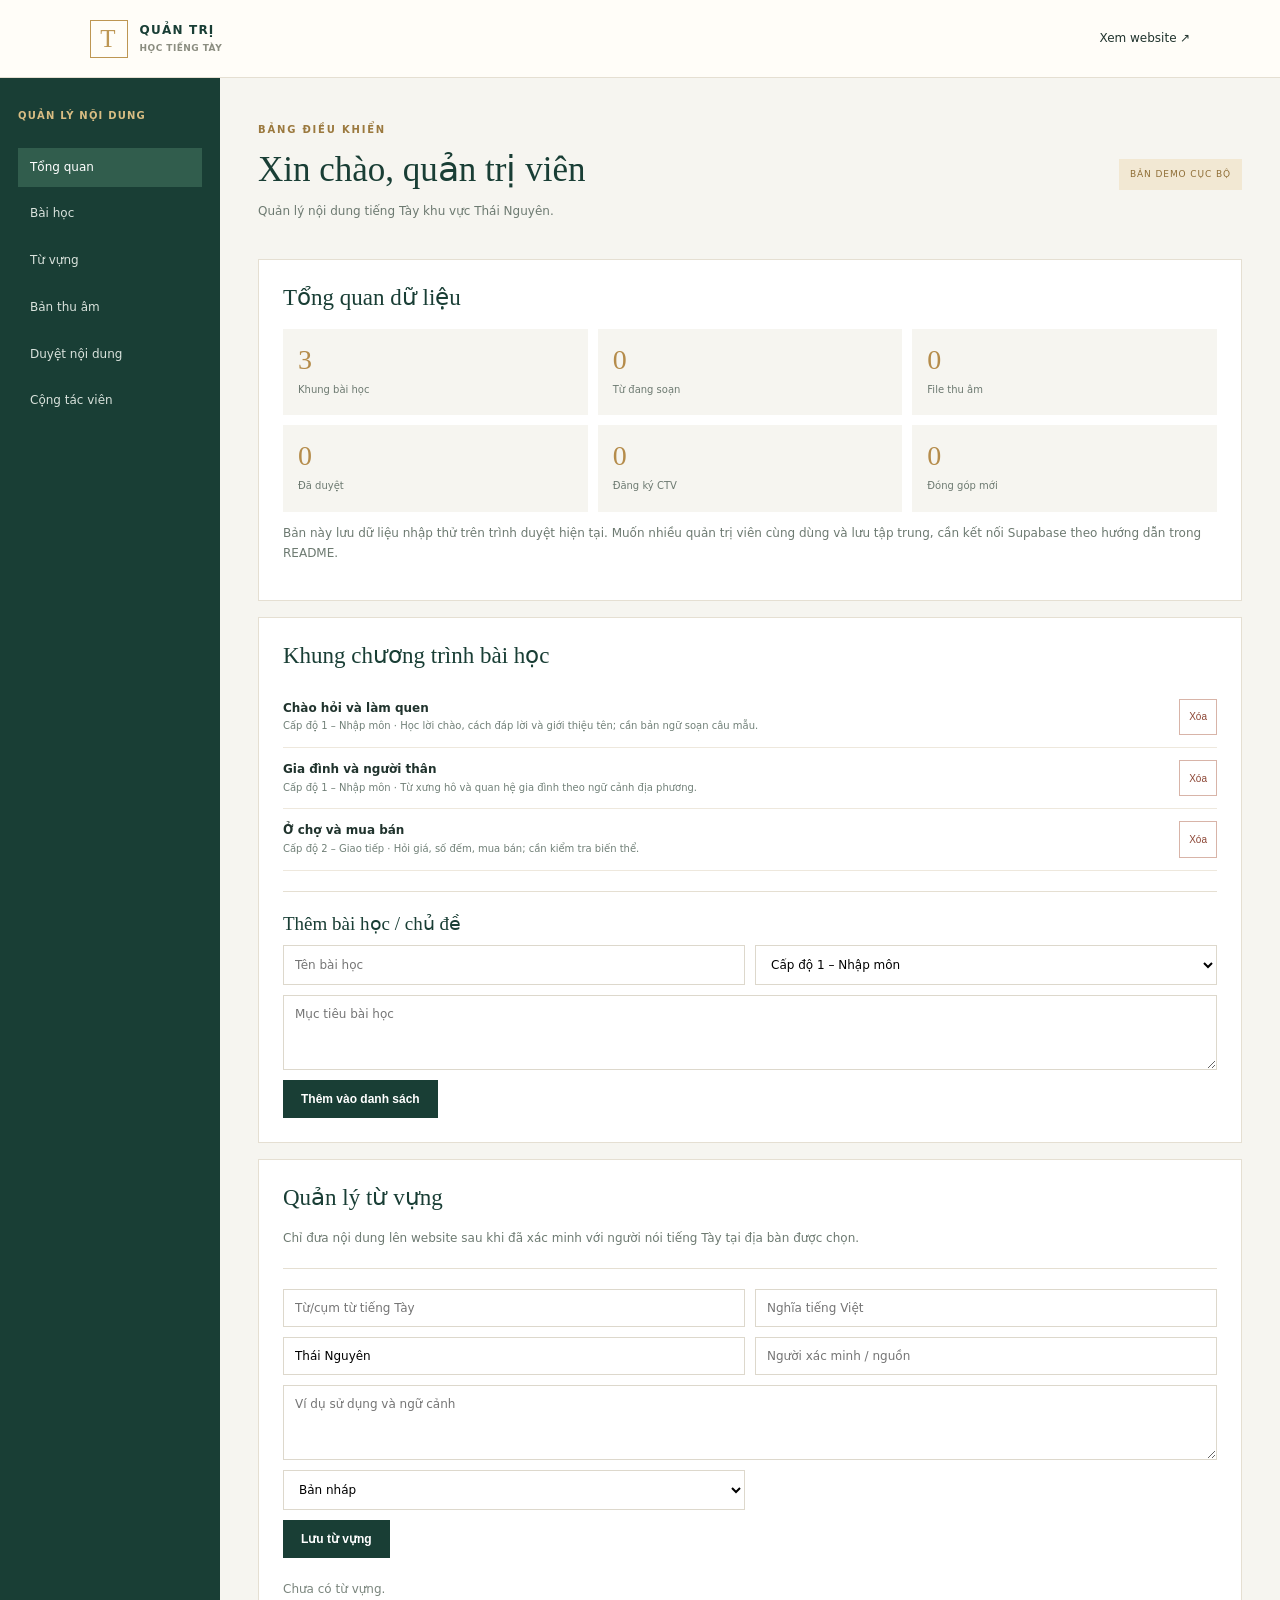
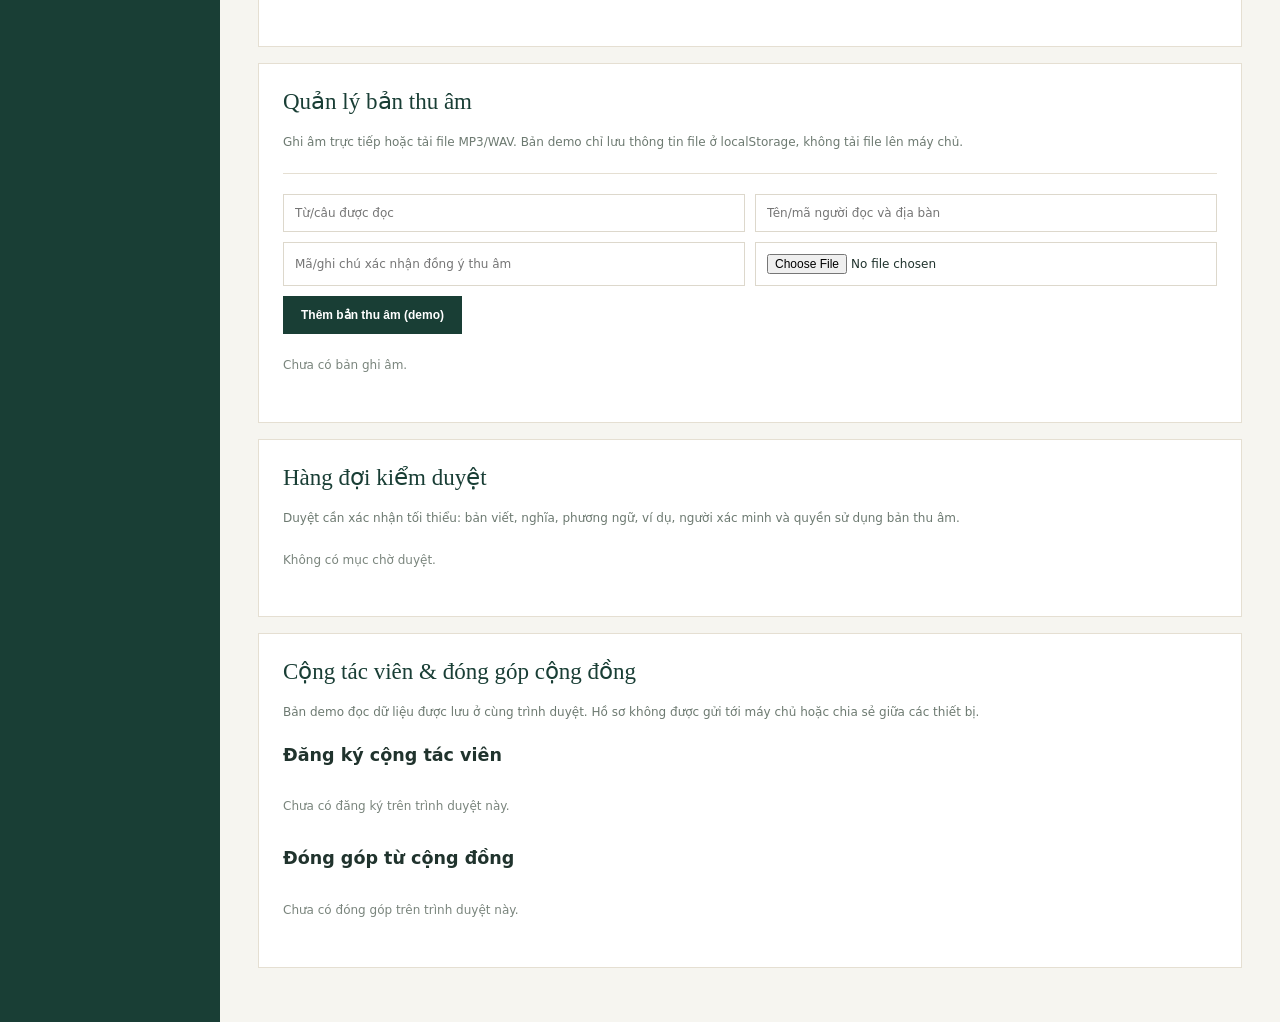
==== admin.html @ babebb69 "Add files via upload" ====
<!doctype html><html lang="vi"><head><meta charset="utf-8"><meta name="viewport" content="width=device-width,initial-scale=1"><title>Quản trị – Học tiếng Tày</title><link rel="stylesheet" href="styles.css"><link rel="stylesheet" href="admin.css"></head><body>
<header class="top"><a class="logo" href="index.html"><span>T</span><b>QUẢN TRỊ<small>HỌC TIẾNG TÀY</small></b></a><nav><a href="index.html">Xem website ↗</a></nav></header>
<main class="admin-wrap"><aside class="sidebar"><b>QUẢN LÝ NỘI DUNG</b><a class="active" href="#overview">Tổng quan</a><a href="#lessons">Bài học</a><a href="#vocab">Từ vựng</a><a href="#audio">Bản thu âm</a><a href="#review">Duyệt nội dung</a><a href="#community">Cộng tác viên</a></aside>
<div class="admin-main"><div class="admin-title"><div><label>BẢNG ĐIỀU KHIỂN</label><h1>Xin chào, quản trị viên</h1><p>Quản lý nội dung tiếng Tày khu vực Thái Nguyên.</p></div><span class="status">BẢN DEMO CỤC BỘ</span></div>
<section id="overview" class="panel"><h2>Tổng quan dữ liệu</h2><div class="stats"><div><b id="lessonCount">3</b><span>Khung bài học</span></div><div><b id="wordCount">0</b><span>Từ đang soạn</span></div><div><b id="audioCount">0</b><span>File thu âm</span></div><div><b id="approvedCount">0</b><span>Đã duyệt</span></div><div><b id="contributorCount">0</b><span>Đăng ký CTV</span></div><div><b id="submissionCount">0</b><span>Đóng góp mới</span></div></div><p class="hint">Bản này lưu dữ liệu nhập thử trên trình duyệt hiện tại. Muốn nhiều quản trị viên cùng dùng và lưu tập trung, cần kết nối Supabase theo hướng dẫn trong README.</p></section>
<section id="lessons" class="panel"><div class="panel-head"><h2>Khung chương trình bài học</h2></div><div id="lessonList"></div><form id="lessonForm" class="form-grid"><h3>Thêm bài học / chủ đề</h3><input name="title" placeholder="Tên bài học" required><select name="level"><option>Cấp độ 1 – Nhập môn</option><option>Cấp độ 2 – Giao tiếp</option><option>Cấp độ 3 – Văn hóa</option></select><textarea name="objective" placeholder="Mục tiêu bài học" required></textarea><button class="button">Thêm vào danh sách</button></form></section>
<section id="vocab" class="panel"><h2>Quản lý từ vựng</h2><p class="hint">Chỉ đưa nội dung lên website sau khi đã xác minh với người nói tiếng Tày tại địa bàn được chọn.</p><form id="wordForm" class="form-grid two"><input name="tay" placeholder="Từ/cụm từ tiếng Tày" required><input name="vi" placeholder="Nghĩa tiếng Việt" required><input name="region" value="Thái Nguyên" placeholder="Địa bàn/phương ngữ"><input name="source" placeholder="Người xác minh / nguồn"><textarea name="example" placeholder="Ví dụ sử dụng và ngữ cảnh"></textarea><select name="status"><option value="draft">Bản nháp</option><option value="review">Chờ duyệt</option></select><button class="button">Lưu từ vựng</button></form><div id="wordList"></div></section>
<section id="audio" class="panel"><h2>Quản lý bản thu âm</h2><p class="hint">Ghi âm trực tiếp hoặc tải file MP3/WAV. Bản demo chỉ lưu thông tin file ở localStorage, không tải file lên máy chủ.</p><form id="audioForm" class="form-grid"><input name="word" placeholder="Từ/câu được đọc" required><input name="speaker" placeholder="Tên/mã người đọc và địa bàn" required><input name="consent" placeholder="Mã/ghi chú xác nhận đồng ý thu âm" required><input name="file" type="file" accept="audio/*" required><button class="button">Thêm bản thu âm (demo)</button></form><div id="audioList"></div></section>
<section id="review" class="panel"><h2>Hàng đợi kiểm duyệt</h2><p class="hint">Duyệt cần xác nhận tối thiểu: bản viết, nghĩa, phương ngữ, ví dụ, người xác minh và quyền sử dụng bản thu âm.</p><div id="reviewList"></div></section><section id="community" class="panel"><h2>Cộng tác viên & đóng góp cộng đồng</h2><p class="hint">Bản demo đọc dữ liệu được lưu ở cùng trình duyệt. Hồ sơ không được gửi tới máy chủ hoặc chia sẻ giữa các thiết bị.</p><h3>Đăng ký cộng tác viên</h3><div id="contributorList"></div><h3>Đóng góp từ cộng đồng</h3><div id="submissionList"></div></section>
</div></main><script src="admin.js"></script></body></html>
---- styles.css ----
*{box-sizing:border-box} :root{--g:#193e35;--g2:#315d4d;--cream:#f5f1e7;--gold:#bd9653;--ink:#20332d;--muted:#6d7a71;--line:#e5dfd2}body{margin:0;color:var(--ink);font:15px/1.65 Inter,system-ui,sans-serif;background:#fffdf8}.top{height:78px;padding:0 7vw;display:flex;justify-content:space-between;align-items:center;border-bottom:1px solid var(--line);position:sticky;top:0;background:#fffdf8;z-index:3}.logo{display:flex;gap:12px;align-items:center;color:var(--g);text-decoration:none;font-size:12px;letter-spacing:.1em}.logo>span{border:1px solid var(--gold);width:38px;height:38px;display:grid;place-items:center;color:var(--gold);font:25px Georgia}.logo small{display:block;font-size:9px;color:#8b8d80;letter-spacing:.05em}nav{display:flex;gap:28px;align-items:center}nav a{font-size:12px;color:var(--ink);text-decoration:none}.navbtn{border:1px solid #9eae9f;padding:8px 13px}.hero{padding:78px 9vw;background:var(--cream);display:grid;grid-template-columns:1.05fr .95fr;gap:6vw;align-items:center;min-height:500px}.hero label,.heading label,.about label{font-size:10px;font-weight:800;letter-spacing:.2em;color:#9b793e}.hero h1{font:clamp(44px,5.5vw,70px)/1.06 Georgia;margin:18px 0;color:var(--g);letter-spacing:-.04em}.hero h1 i{font-weight:400;color:#b1843f}.hero p{max-width:510px;color:var(--muted)}.button{display:inline-flex;gap:20px;align-items:center;background:var(--g);color:white;padding:12px 18px;text-decoration:none;border:0;cursor:pointer;font-weight:650;font-size:12px}.button:hover{background:var(--g2)}.note{font-size:10px!important;margin-top:25px}.art{height:340px;background:#dce3d5;position:relative;display:grid;place-items:center;overflow:hidden;border-radius:45% 45% 3px 3px}.disc{position:absolute;width:140px;height:140px;border-radius:50%;background:#d3b16f;top:35px;right:18%}.pattern{z-index:1;background:#f4ead5;border:8px double #a45d43;outline:1px solid #fff;width:205px;height:220px;display:grid;place-content:center;text-align:center;color:#a45d43;font:27px/1.35 Georgia;letter-spacing:7px;transform:rotate(-5deg);box-shadow:0 15px 40px #243c3033}.artlabel{position:absolute;bottom:0;background:var(--g);color:#fff;width:100%;text-align:center;padding:12px;font:14px Georgia;letter-spacing:.2em}.artlabel small{font:8px system-ui;letter-spacing:.12em;color:#d7c18e}.wrap{padding:72px 9vw}.metrics{display:flex;justify-content:center;gap:12vw;padding:25px}.metrics div{display:flex;align-items:center;gap:12px}.metrics b{font:30px Georgia;color:var(--gold)}.metrics span{font-size:11px;color:var(--muted)}.heading{max-width:660px;margin-bottom:30px}.heading h2,.about h2{font:40px/1.15 Georgia;color:var(--g);margin:10px 0}.heading p,.about p{font-size:13px;color:var(--muted)}.grid{display:grid;grid-template-columns:repeat(3,1fr);gap:16px}.course{border:1px solid var(--line);padding:24px;background:white;display:flex;flex-direction:column;min-height:265px}.course .num{font:24px Georgia;color:var(--gold)}.course small{font-size:9px;letter-spacing:.14em;color:#98743b;font-weight:800}.course h3{font:24px Georgia;color:var(--g);margin:7px 0}.course p{font-size:12px;color:var(--muted);margin:0 0 18px}.course .button{margin-top:auto;align-self:flex-start}.dictionary{background:#f7f5ef}.search{display:flex;max-width:700px;gap:9px}.search input{flex:1;padding:13px;border:1px solid var(--line);font:13px inherit}.results{max-width:700px;margin-top:14px}.muted{font-size:12px;color:var(--muted)}.word{display:grid;grid-template-columns:1fr 1fr;background:#fff;border:1px solid var(--line);padding:14px;margin:6px 0;font-size:12px}.word small{display:block;color:var(--muted)}.about{display:grid;grid-template-columns:1.1fr .9fr;gap:8vw;align-items:center}.principles{background:var(--cream);padding:20px 28px}.principles p{border-bottom:1px solid var(--line);padding:8px 0;color:var(--g);font-size:12px}footer{padding:28px 7vw;background:var(--g);color:white;display:flex;justify-content:space-between;gap:20px;flex-wrap:wrap;font-size:11px}footer a{color:#e5c98d;text-decoration:none}@media(max-width:720px){.top{padding:0 5vw}nav{gap:10px}nav a:not(.navbtn){display:none}.hero{grid-template-columns:1fr;padding:55px 7vw}.art{height:260px}.wrap{padding:55px 7vw}.grid{grid-template-columns:1fr}.metrics{gap:20px;justify-content:space-around}.metrics div{display:block;text-align:center}.metrics b{display:block}.about{grid-template-columns:1fr}.heading h2,.about h2{font-size:33px}}.text-link{display:inline-block;margin-top:8px;color:#45684d;font-size:14px;font-weight:650;text-decoration:none;border-bottom:1px solid #a8b5a5;padding-bottom:3px}.text-link:hover{color:#9a763b}
/* Từ điển Tày – Việt */
.search input{min-width:0;border-radius:2px;background:#fffdf8}.search input:focus{outline:2px solid #bd9653;outline-offset:1px}.results{max-width:850px}.result-count{font-size:12px;color:var(--g);font-weight:700;margin:18px 0 8px}.word-card{display:grid;grid-template-columns:.8fr 1.2fr;gap:22px;background:#fff;border:1px solid var(--line);padding:20px 22px;margin:10px 0}.word-label{font-size:9px;letter-spacing:.15em;font-weight:800;color:#98743b}.word-card h3{font:24px Georgia;color:var(--g);margin:6px 0}.word-card small{font-size:11px;color:var(--muted)}.word-meaning p{font-size:12px;color:var(--ink);margin:12px 0}.dictionary-empty{border:1px dashed #c9c1b1;background:#fffdf8;padding:22px;margin-top:16px}.dictionary-empty>b{color:var(--g)}.dictionary-empty p{max-width:620px}.dictionary-empty .text-link{margin-top:0}@media(max-width:620px){.word-card{grid-template-columns:1fr;gap:12px}.search{flex-wrap:wrap}.search input{flex-basis:100%}.search .button{width:100%;justify-content:center}}
---- admin.css ----
.admin-wrap{display:grid;grid-template-columns:220px 1fr;min-height:calc(100vh - 78px);background:#f6f5f0}.sidebar{padding:30px 18px;background:#193e35;color:#fff;display:flex;flex-direction:column;gap:7px}.sidebar b{font-size:10px;letter-spacing:.12em;color:#d8bd83;margin:0 0 16px}.sidebar a{padding:10px 12px;color:#d9e2dc;text-decoration:none;font-size:12px}.sidebar a.active,.sidebar a:hover{background:#315d4d;color:white}.admin-main{padding:38px;max-width:1100px;width:100%;margin:auto}.admin-title{display:flex;justify-content:space-between;align-items:center;margin-bottom:25px}.admin-title label{font-size:10px;letter-spacing:.18em;color:#9b793e;font-weight:800}.admin-title h1{font:35px Georgia;color:#193e35;margin:8px 0}.admin-title p,.hint{font-size:12px;color:#6d7a71}.status{font-size:9px;letter-spacing:.1em;padding:8px 11px;background:#f2e8d3;color:#8e6d35}.panel{background:white;border:1px solid #e5dfd2;padding:24px;margin:16px 0}.panel h2{font:23px Georgia;color:#193e35;margin:0 0 18px}.stats{display:grid;grid-template-columns:repeat(3,1fr);gap:10px}.stats div{background:#f6f5f0;padding:15px}.stats b{display:block;font:28px Georgia;color:#b58c4b}.stats span{font-size:10px;color:#6d7a71}.form-grid{display:grid;grid-template-columns:1fr 1fr;gap:10px;margin-top:20px;padding-top:20px;border-top:1px solid #e5dfd2}.form-grid h3{grid-column:1/-1;font:19px Georgia;color:#193e35;margin:0}.form-grid input,.form-grid select,.form-grid textarea{width:100%;padding:11px;border:1px solid #ddd8cc;background:#fff;font:12px system-ui}.form-grid textarea{grid-column:1/-1;min-height:75px}.form-grid button{justify-self:start}.two button{grid-column:1/-1}.item{padding:12px 0;border-bottom:1px solid #eee8dd;display:flex;justify-content:space-between;gap:15px;font-size:12px}.item small{display:block;color:#718078}.tag{font-size:9px;background:#f2ead9;color:#87672e;padding:4px 7px;height:max-content}.danger{border:1px solid #d8b4a8;background:white;color:#8c4635;padding:5px 9px;cursor:pointer;font-size:10px}.empty{font-size:12px;color:#7a857d;padding:10px 0}@media(max-width:760px){.admin-wrap{grid-template-columns:1fr}.sidebar{flex-direction:row;overflow:auto;padding:10px}.sidebar b{display:none}.sidebar a{white-space:nowrap}.admin-main{padding:15px}.stats{grid-template-columns:repeat(2,1fr)}.form-grid{grid-template-columns:1fr}.form-grid textarea,.form-grid h3{grid-column:1}.admin-title{align-items:flex-start;gap:10px;flex-direction:column}}
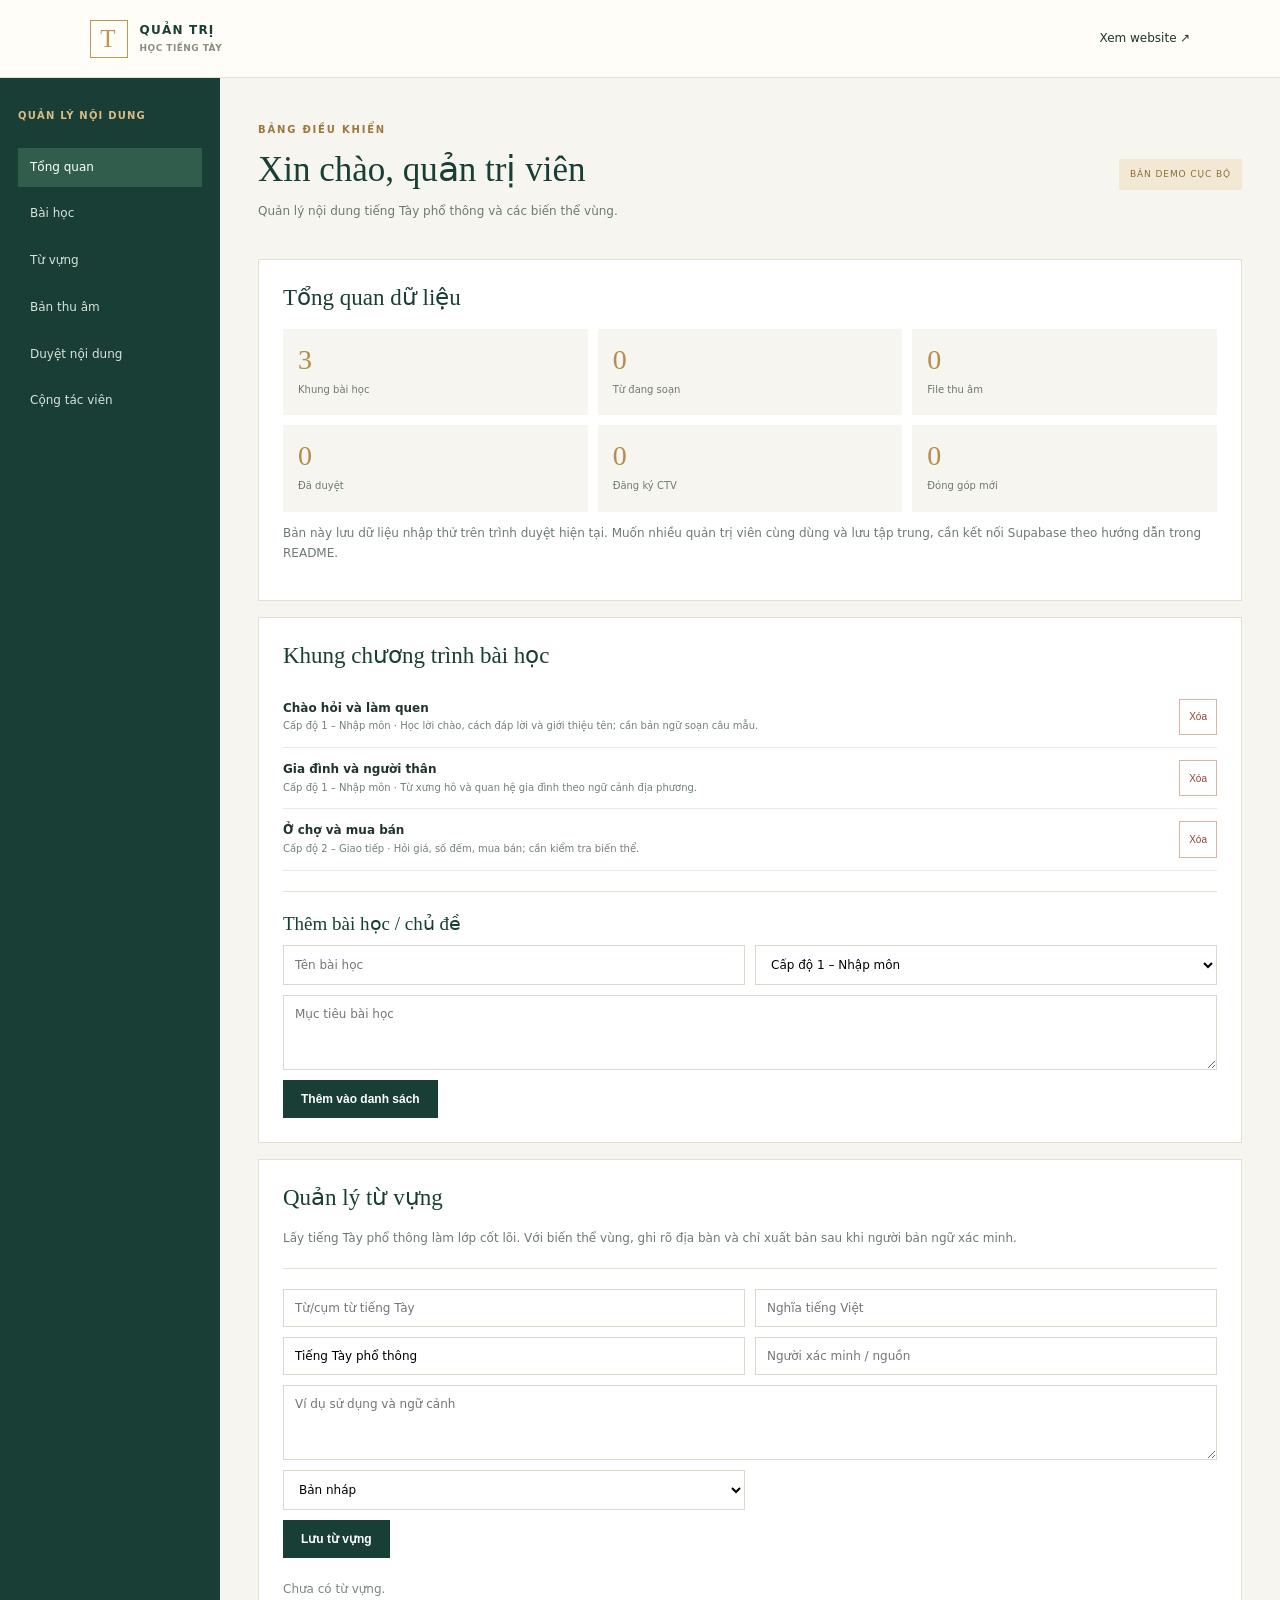
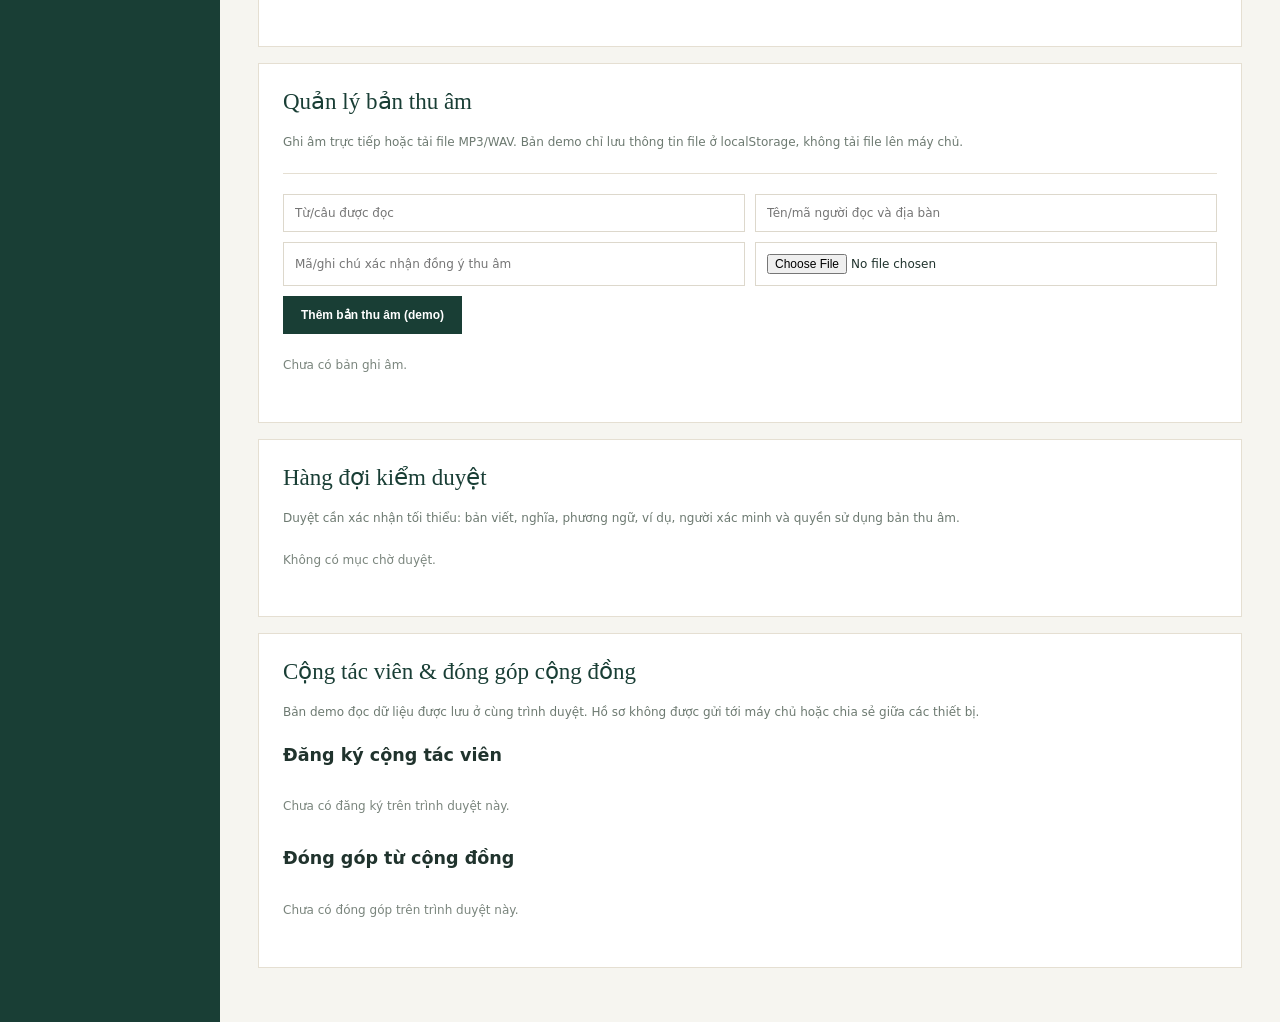
==== commit b4b1e1fc: "Add files via upload" ====
--- a/admin.html
+++ b/admin.html
@@ -1,10 +1,10 @@
 <!doctype html><html lang="vi"><head><meta charset="utf-8"><meta name="viewport" content="width=device-width,initial-scale=1"><title>Quản trị – Học tiếng Tày</title><link rel="stylesheet" href="styles.css"><link rel="stylesheet" href="admin.css"></head><body>
 <header class="top"><a class="logo" href="index.html"><span>T</span><b>QUẢN TRỊ<small>HỌC TIẾNG TÀY</small></b></a><nav><a href="index.html">Xem website ↗</a></nav></header>
 <main class="admin-wrap"><aside class="sidebar"><b>QUẢN LÝ NỘI DUNG</b><a class="active" href="#overview">Tổng quan</a><a href="#lessons">Bài học</a><a href="#vocab">Từ vựng</a><a href="#audio">Bản thu âm</a><a href="#review">Duyệt nội dung</a><a href="#community">Cộng tác viên</a></aside>
-<div class="admin-main"><div class="admin-title"><div><label>BẢNG ĐIỀU KHIỂN</label><h1>Xin chào, quản trị viên</h1><p>Quản lý nội dung tiếng Tày khu vực Thái Nguyên.</p></div><span class="status">BẢN DEMO CỤC BỘ</span></div>
+<div class="admin-main"><div class="admin-title"><div><label>BẢNG ĐIỀU KHIỂN</label><h1>Xin chào, quản trị viên</h1><p>Quản lý nội dung tiếng Tày phổ thông và các biến thể vùng.</p></div><span class="status">BẢN DEMO CỤC BỘ</span></div>
 <section id="overview" class="panel"><h2>Tổng quan dữ liệu</h2><div class="stats"><div><b id="lessonCount">3</b><span>Khung bài học</span></div><div><b id="wordCount">0</b><span>Từ đang soạn</span></div><div><b id="audioCount">0</b><span>File thu âm</span></div><div><b id="approvedCount">0</b><span>Đã duyệt</span></div><div><b id="contributorCount">0</b><span>Đăng ký CTV</span></div><div><b id="submissionCount">0</b><span>Đóng góp mới</span></div></div><p class="hint">Bản này lưu dữ liệu nhập thử trên trình duyệt hiện tại. Muốn nhiều quản trị viên cùng dùng và lưu tập trung, cần kết nối Supabase theo hướng dẫn trong README.</p></section>
 <section id="lessons" class="panel"><div class="panel-head"><h2>Khung chương trình bài học</h2></div><div id="lessonList"></div><form id="lessonForm" class="form-grid"><h3>Thêm bài học / chủ đề</h3><input name="title" placeholder="Tên bài học" required><select name="level"><option>Cấp độ 1 – Nhập môn</option><option>Cấp độ 2 – Giao tiếp</option><option>Cấp độ 3 – Văn hóa</option></select><textarea name="objective" placeholder="Mục tiêu bài học" required></textarea><button class="button">Thêm vào danh sách</button></form></section>
-<section id="vocab" class="panel"><h2>Quản lý từ vựng</h2><p class="hint">Chỉ đưa nội dung lên website sau khi đã xác minh với người nói tiếng Tày tại địa bàn được chọn.</p><form id="wordForm" class="form-grid two"><input name="tay" placeholder="Từ/cụm từ tiếng Tày" required><input name="vi" placeholder="Nghĩa tiếng Việt" required><input name="region" value="Thái Nguyên" placeholder="Địa bàn/phương ngữ"><input name="source" placeholder="Người xác minh / nguồn"><textarea name="example" placeholder="Ví dụ sử dụng và ngữ cảnh"></textarea><select name="status"><option value="draft">Bản nháp</option><option value="review">Chờ duyệt</option></select><button class="button">Lưu từ vựng</button></form><div id="wordList"></div></section>
+<section id="vocab" class="panel"><h2>Quản lý từ vựng</h2><p class="hint">Lấy tiếng Tày phổ thông làm lớp cốt lõi. Với biến thể vùng, ghi rõ địa bàn và chỉ xuất bản sau khi người bản ngữ xác minh.</p><form id="wordForm" class="form-grid two"><input name="tay" placeholder="Từ/cụm từ tiếng Tày" required><input name="vi" placeholder="Nghĩa tiếng Việt" required><input name="region" value="Tiếng Tày phổ thông" placeholder="Lõi phổ thông hoặc địa bàn/phương ngữ"><input name="source" placeholder="Người xác minh / nguồn"><textarea name="example" placeholder="Ví dụ sử dụng và ngữ cảnh"></textarea><select name="status"><option value="draft">Bản nháp</option><option value="review">Chờ duyệt</option></select><button class="button">Lưu từ vựng</button></form><div id="wordList"></div></section>
 <section id="audio" class="panel"><h2>Quản lý bản thu âm</h2><p class="hint">Ghi âm trực tiếp hoặc tải file MP3/WAV. Bản demo chỉ lưu thông tin file ở localStorage, không tải file lên máy chủ.</p><form id="audioForm" class="form-grid"><input name="word" placeholder="Từ/câu được đọc" required><input name="speaker" placeholder="Tên/mã người đọc và địa bàn" required><input name="consent" placeholder="Mã/ghi chú xác nhận đồng ý thu âm" required><input name="file" type="file" accept="audio/*" required><button class="button">Thêm bản thu âm (demo)</button></form><div id="audioList"></div></section>
 <section id="review" class="panel"><h2>Hàng đợi kiểm duyệt</h2><p class="hint">Duyệt cần xác nhận tối thiểu: bản viết, nghĩa, phương ngữ, ví dụ, người xác minh và quyền sử dụng bản thu âm.</p><div id="reviewList"></div></section><section id="community" class="panel"><h2>Cộng tác viên & đóng góp cộng đồng</h2><p class="hint">Bản demo đọc dữ liệu được lưu ở cùng trình duyệt. Hồ sơ không được gửi tới máy chủ hoặc chia sẻ giữa các thiết bị.</p><h3>Đăng ký cộng tác viên</h3><div id="contributorList"></div><h3>Đóng góp từ cộng đồng</h3><div id="submissionList"></div></section>
 </div></main><script src="admin.js"></script></body></html>
--- a/styles.css
+++ b/styles.css
@@ -1,3 +1,34 @@
 *{box-sizing:border-box} :root{--g:#193e35;--g2:#315d4d;--cream:#f5f1e7;--gold:#bd9653;--ink:#20332d;--muted:#6d7a71;--line:#e5dfd2}body{margin:0;color:var(--ink);font:15px/1.65 Inter,system-ui,sans-serif;background:#fffdf8}.top{height:78px;padding:0 7vw;display:flex;justify-content:space-between;align-items:center;border-bottom:1px solid var(--line);position:sticky;top:0;background:#fffdf8;z-index:3}.logo{display:flex;gap:12px;align-items:center;color:var(--g);text-decoration:none;font-size:12px;letter-spacing:.1em}.logo>span{border:1px solid var(--gold);width:38px;height:38px;display:grid;place-items:center;color:var(--gold);font:25px Georgia}.logo small{display:block;font-size:9px;color:#8b8d80;letter-spacing:.05em}nav{display:flex;gap:28px;align-items:center}nav a{font-size:12px;color:var(--ink);text-decoration:none}.navbtn{border:1px solid #9eae9f;padding:8px 13px}.hero{padding:78px 9vw;background:var(--cream);display:grid;grid-template-columns:1.05fr .95fr;gap:6vw;align-items:center;min-height:500px}.hero label,.heading label,.about label{font-size:10px;font-weight:800;letter-spacing:.2em;color:#9b793e}.hero h1{font:clamp(44px,5.5vw,70px)/1.06 Georgia;margin:18px 0;color:var(--g);letter-spacing:-.04em}.hero h1 i{font-weight:400;color:#b1843f}.hero p{max-width:510px;color:var(--muted)}.button{display:inline-flex;gap:20px;align-items:center;background:var(--g);color:white;padding:12px 18px;text-decoration:none;border:0;cursor:pointer;font-weight:650;font-size:12px}.button:hover{background:var(--g2)}.note{font-size:10px!important;margin-top:25px}.art{height:340px;background:#dce3d5;position:relative;display:grid;place-items:center;overflow:hidden;border-radius:45% 45% 3px 3px}.disc{position:absolute;width:140px;height:140px;border-radius:50%;background:#d3b16f;top:35px;right:18%}.pattern{z-index:1;background:#f4ead5;border:8px double #a45d43;outline:1px solid #fff;width:205px;height:220px;display:grid;place-content:center;text-align:center;color:#a45d43;font:27px/1.35 Georgia;letter-spacing:7px;transform:rotate(-5deg);box-shadow:0 15px 40px #243c3033}.artlabel{position:absolute;bottom:0;background:var(--g);color:#fff;width:100%;text-align:center;padding:12px;font:14px Georgia;letter-spacing:.2em}.artlabel small{font:8px system-ui;letter-spacing:.12em;color:#d7c18e}.wrap{padding:72px 9vw}.metrics{display:flex;justify-content:center;gap:12vw;padding:25px}.metrics div{display:flex;align-items:center;gap:12px}.metrics b{font:30px Georgia;color:var(--gold)}.metrics span{font-size:11px;color:var(--muted)}.heading{max-width:660px;margin-bottom:30px}.heading h2,.about h2{font:40px/1.15 Georgia;color:var(--g);margin:10px 0}.heading p,.about p{font-size:13px;color:var(--muted)}.grid{display:grid;grid-template-columns:repeat(3,1fr);gap:16px}.course{border:1px solid var(--line);padding:24px;background:white;display:flex;flex-direction:column;min-height:265px}.course .num{font:24px Georgia;color:var(--gold)}.course small{font-size:9px;letter-spacing:.14em;color:#98743b;font-weight:800}.course h3{font:24px Georgia;color:var(--g);margin:7px 0}.course p{font-size:12px;color:var(--muted);margin:0 0 18px}.course .button{margin-top:auto;align-self:flex-start}.dictionary{background:#f7f5ef}.search{display:flex;max-width:700px;gap:9px}.search input{flex:1;padding:13px;border:1px solid var(--line);font:13px inherit}.results{max-width:700px;margin-top:14px}.muted{font-size:12px;color:var(--muted)}.word{display:grid;grid-template-columns:1fr 1fr;background:#fff;border:1px solid var(--line);padding:14px;margin:6px 0;font-size:12px}.word small{display:block;color:var(--muted)}.about{display:grid;grid-template-columns:1.1fr .9fr;gap:8vw;align-items:center}.principles{background:var(--cream);padding:20px 28px}.principles p{border-bottom:1px solid var(--line);padding:8px 0;color:var(--g);font-size:12px}footer{padding:28px 7vw;background:var(--g);color:white;display:flex;justify-content:space-between;gap:20px;flex-wrap:wrap;font-size:11px}footer a{color:#e5c98d;text-decoration:none}@media(max-width:720px){.top{padding:0 5vw}nav{gap:10px}nav a:not(.navbtn){display:none}.hero{grid-template-columns:1fr;padding:55px 7vw}.art{height:260px}.wrap{padding:55px 7vw}.grid{grid-template-columns:1fr}.metrics{gap:20px;justify-content:space-around}.metrics div{display:block;text-align:center}.metrics b{display:block}.about{grid-template-columns:1fr}.heading h2,.about h2{font-size:33px}}.text-link{display:inline-block;margin-top:8px;color:#45684d;font-size:14px;font-weight:650;text-decoration:none;border-bottom:1px solid #a8b5a5;padding-bottom:3px}.text-link:hover{color:#9a763b}
 /* Từ điển Tày – Việt */
 .search input{min-width:0;border-radius:2px;background:#fffdf8}.search input:focus{outline:2px solid #bd9653;outline-offset:1px}.results{max-width:850px}.result-count{font-size:12px;color:var(--g);font-weight:700;margin:18px 0 8px}.word-card{display:grid;grid-template-columns:.8fr 1.2fr;gap:22px;background:#fff;border:1px solid var(--line);padding:20px 22px;margin:10px 0}.word-label{font-size:9px;letter-spacing:.15em;font-weight:800;color:#98743b}.word-card h3{font:24px Georgia;color:var(--g);margin:6px 0}.word-card small{font-size:11px;color:var(--muted)}.word-meaning p{font-size:12px;color:var(--ink);margin:12px 0}.dictionary-empty{border:1px dashed #c9c1b1;background:#fffdf8;padding:22px;margin-top:16px}.dictionary-empty>b{color:var(--g)}.dictionary-empty p{max-width:620px}.dictionary-empty .text-link{margin-top:0}@media(max-width:620px){.word-card{grid-template-columns:1fr;gap:12px}.search{flex-wrap:wrap}.search input{flex-basis:100%}.search .button{width:100%;justify-content:center}}
+
+/* Thu vien van hoa va tu lieu */
+.culture{padding-top:72px;padding-bottom:78px}
+.culture-grid{display:grid;grid-template-columns:repeat(3,minmax(0,1fr));gap:16px}
+.culture-card{background:#fff;border:1px solid var(--line);padding:23px;min-height:255px;display:flex;flex-direction:column}
+.culture-card>span{font-size:9px;letter-spacing:.16em;color:#98743b;font-weight:800}
+.culture-card h3{font:23px/1.2 Georgia;color:var(--g);margin:12px 0}
+.culture-card p{font-size:12px;color:var(--muted);margin:0 0 18px}
+.culture-card a,.resource-list a{color:#45684d;text-decoration:none;font-size:12px;font-weight:700}
+.culture-card a{margin-top:auto}
+.culture-note{margin:24px 0 0;padding:16px 18px;background:var(--cream);font-size:12px;color:var(--muted)}
+.resources{background:#f7f5ef}
+.resource-list{display:grid;grid-template-columns:repeat(2,minmax(0,1fr));gap:10px}
+.resource-list a{display:flex;flex-direction:column;gap:5px;background:#fff;border:1px solid var(--line);padding:17px}
+.resource-list a b{color:var(--g);font-size:13px}
+.resource-list a span{font-weight:400;color:var(--muted);font-size:11px}
+@media(max-width:850px){.culture-grid{grid-template-columns:repeat(2,minmax(0,1fr))}}
+@media(max-width:620px){.culture-grid,.resource-list{grid-template-columns:1fr}}
+
+/* V6: expanded cultural articles */
+.culture-more{margin-top:18px;border-top:1px solid #e7e1d5;padding-top:12px}
+.culture-more summary{cursor:pointer;color:#8a5b2c;font-weight:700;list-style:none}
+.culture-more summary::-webkit-details-marker{display:none}
+.culture-more summary:after{content:' ＋';font-size:1.1em}
+.culture-more[open] summary:after{content:' −'}
+.article-body{padding:12px 0 2px;color:#4f514b;line-height:1.75}
+.article-body h4{font-family:inherit;font-size:1rem;color:#303b31;margin:16px 0 6px}
+.article-body p{margin:0 0 12px}
+
+/* V7: slogan and common-core language direction */
+.hero-slogan{font-weight:750;color:var(--g)!important;border-left:3px solid var(--gold);padding-left:13px;margin-top:12px}
